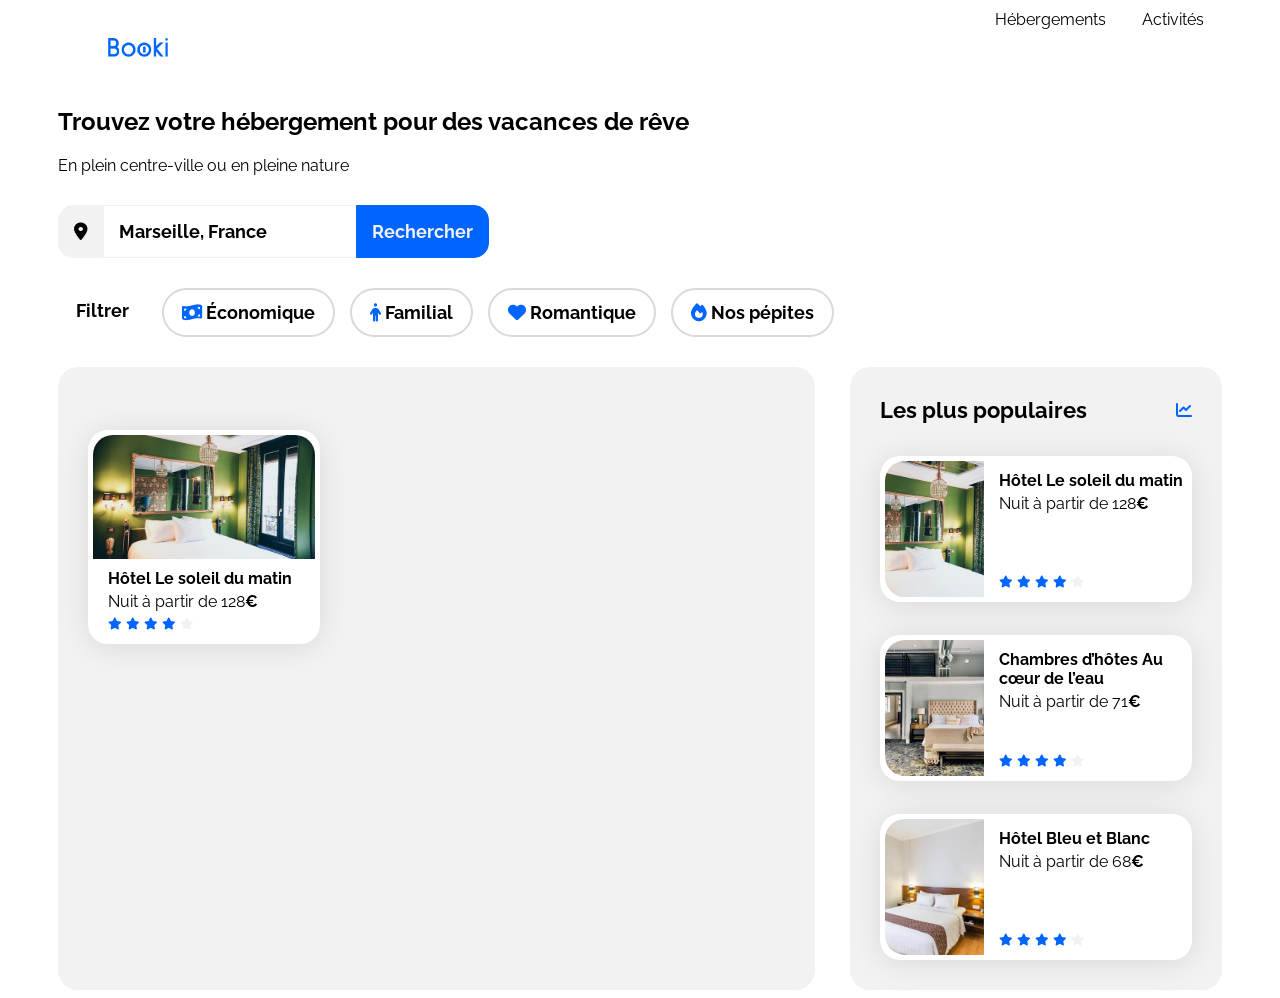
==== projets/3_site_web_HTML_CSS/src/index.html @ c4073ad5 "[Projet03-Etape06] Feat : Implémentation d'une card "Hébergement à Marseille"" ====
<!DOCTYPE html>
<html lang="fr">

<head>
    <meta charset="UTF-8">
    <meta name="viewport" content="width=device-width, initial-scale=1.0">
    <title>Booki</title>
    <link rel="preconnect" href="https://fonts.googleapis.com">
    <link rel="preconnect" href="https://fonts.gstatic.com" crossorigin>
    <link href="https://fonts.googleapis.com/css2?family=Raleway:wght@400;500;700&display=swap" rel="stylesheet">
    <link rel="stylesheet" href="https://cdnjs.cloudflare.com/ajax/libs/font-awesome/6.2.1/css/all.min.css"
        integrity="sha512-MV7K8+y+gLIBoVD59lQIYicR65iaqukzvf/nwasF0nqhPay5w/9lJmVM2hMDcnK1OnMGCdVK+iQrJ7lzPJQd1w=="
        crossorigin="anonymous" referrerpolicy="no-referrer" />
    <link rel="stylesheet" href="./css/style.css">
</head>

<body>
    <div class="main-container">
        <header class="header">
            <img src="./images/logo/Booki.png" class="logo">
            <nav class="menu">
                <ul>
                    <li class="menu-item"><a href="#">Hébergements</a></li>
                    <li class="menu-item"><a href="#">Activités</a></li>
                </ul>
            </nav>
        </header>
        <main>
            <section class="infos">
                <div class="headline">
                   <h1>Trouvez votre hébergement pour des vacances de rêve</h1>
                    <p>En plein centre-ville ou en pleine nature</p> 
                </div>
                
                <form role="search">
                    <div class="search-bar">
                        <label class="search-label"><i class="fa-solid fa-location-dot"></i></label>
                        <input type="text" class="search-input" value="Marseille, France" />
                        <button type="submit" class="search-btn">Rechercher</button>
                    </div> 
                </form>

                <div class="filter-bar">
                    <span class="filter-label">Filtrer</span>
                    <a href="#" class="filter-btn">
                        <i class="fa-solid fa-money-bill-wave" aria-hidden="true"></i> Économique
                    </a>
                    <a href="#" class="filter-btn">
                        <i class="fa-solid fa-person" aria-hidden="true"></i> Familial
                    </a>
                    <a href="#" class="filter-btn">
                        <i class="fa-solid fa-heart" aria-hidden="true"></i> Romantique
                    </a>
                    <a href="#" class="filter-btn">
                        <i class="fa-solid fa-fire" aria-hidden="true"></i> Nos pépites
                    </a>
                </div>
            </section>
            <div class="hebergements-and-populaires">
                <section class="hebergements">   
                    <div class="hebergements-cards">
                            <a href="#">
                            <article class="card">
                                <img src="./images/hebergements/emile-guillemot.jpg" alt="Image de la chambre d'hôtel montrant un lit">
                                <div class="card-content">
                                    <div class="card-txt">
                                        <h3 class="card-title">Hôtel Le soleil du matin</h3>
                                        <p class="card-subtitle">Nuit à partir de 128<span class="euro">€</span></p>
                                    </div>
                                    <div class="card-rating">
                                        <i class="fa-xs fa-solid fa-star" aria-hidden="true"></i>
                                        <i class="fa-xs fa-solid fa-star" aria-hidden="true"></i>
                                        <i class="fa-xs fa-solid fa-star" aria-hidden="true"></i>
                                        <i class="fa-xs fa-solid fa-star" aria-hidden="true"></i>
                                        <i class="fa-xs fa-solid fa-star neutral-star" aria-hidden="true"></i>
                                        <span class="sr-only">Note de 4 sur 5</span>
                                    </div>
                                </div>
                            </article>
                        </a>
                    </div>
                </section>
                <section class="populaires">
                    <div class="populaires-title">
                        <h2 class="section-title">Les plus populaires</h2>
                        <i class="fa-solid fa-chart-line" aria-hidden="true"></i>
                    </div>
                    <div class="populaires-cards">
                        <a href="#">
                            <article class="card">
                                <img src="./images/hebergements/emile-guillemot.jpg" alt="Image de la chambre d'hôtel montrant un lit">
                                <div class="card-content">
                                    <div class="card-txt">
                                        <h3 class="card-title">Hôtel Le soleil du matin</h3>
                                        <p class="card-subtitle">Nuit à partir de 128<span class="euro">€</span></p>
                                    </div>
                                    <div class="card-rating">
                                        <i class="fa-xs fa-solid fa-star" aria-hidden="true"></i>
                                        <i class="fa-xs fa-solid fa-star" aria-hidden="true"></i>
                                        <i class="fa-xs fa-solid fa-star" aria-hidden="true"></i>
                                        <i class="fa-xs fa-solid fa-star" aria-hidden="true"></i>
                                        <i class="fa-xs fa-solid fa-star neutral-star" aria-hidden="true"></i>
                                        <span class="sr-only">Note de 4 sur 5</span>
                                    </div>
                                </div>
                            </article>
                        </a>
                        <a href="#">
                            <article class="card">
                                <img src="./images/hebergements/aw-creative.jpg" alt="Image de la chambre d'hôtel montrant un lit">
                                <div class="card-content">
                                    <div class="card-txt">
                                        <h3 class="card-title">Chambres d’hôtes Au cœur de l’eau</h3>
                                        <p class="card-subtitle">Nuit à partir de 71<span class="euro">€</span></p>
                                    </div>
                                    <div class="card-rating">
                                        <i class="fa-xs fa-solid fa-star" aria-hidden="true"></i>
                                        <i class="fa-xs fa-solid fa-star" aria-hidden="true"></i>
                                        <i class="fa-xs fa-solid fa-star" aria-hidden="true"></i>
                                        <i class="fa-xs fa-solid fa-star" aria-hidden="true"></i>
                                        <i class="fa-xs fa-solid fa-star neutral-star" aria-hidden="true"></i>
                                        <span class="sr-only">Note de 4 sur 5</span>
                                    </div>
                                </div>
                            </article>
                        </a>
                        <a href="#">
                            <article class="card">
                                <img src="./images/hebergements/febrian-zakaria2.jpg" alt="Image de la chambre d'hôtel montrant un lit">
                                <div class="card-content">
                                    <div class="card-txt">
                                        <h3 class="card-title">Hôtel Bleu et Blanc</h3>
                                        <p class="card-subtitle">Nuit à partir de 68<span class="euro">€</span></p>
                                    </div>
                                    <div class="card-rating">
                                        <i class="fa-xs fa-solid fa-star" aria-hidden="true"></i>
                                        <i class="fa-xs fa-solid fa-star" aria-hidden="true"></i>
                                        <i class="fa-xs fa-solid fa-star" aria-hidden="true"></i>
                                        <i class="fa-xs fa-solid fa-star" aria-hidden="true"></i>
                                        <i class="fa-xs fa-solid fa-star neutral-star" aria-hidden="true"></i>
                                        <span class="sr-only">Note de 4 sur 5</span>
                                    </div>
                                </div>
                            </article>
                        </a>
                    </div>
                </section>
            </div>
        </main>
        <footer></footer>
    </div>
</body>

</html>
---- projets/3_site_web_HTML_CSS/src/css/style.css ----
/****** General ***********/
* {
    font-family: 'Raleway', sans-serif;
}

:root {
    --main-color: #0065FC;
    --main-bg-color: #F2F2F2;
    --filter-bg-color: #DEEBFF;
    --filter-color: #D9D9D9;
}

.fa-solid {
    color: var(--main-color);
}

body {
    display: flex;
    justify-content: center;
}

.main-container {
    width: 100%;
    max-width: 1440px;
    padding: 0 50px;
    box-sizing: border-box;
}

a {
    color: inherit;
    text-decoration: none;
}

.section-title {
    margin: 0;
    font-size: 22px;
}

.card {
    background-color: white;
    border-radius: 20px;
    padding: 5px;
    filter: drop-shadow(0px 3px 15px rgba(0, 0, 0, 0.1));
}

.card img {
    object-fit: cover;
}

.card-title {
    font-size: 16px;
}

.euro {
    font-weight: 700;
}

.neutral-star {
    color: var(--main-bg-color)
}

/****** Hebergements And Populaires ***********/
.hebergements-and-populaires {
    display: flex;
    justify-content: space-between;
}

.hebergements-and-populaires section {
    background-color: var(--main-bg-color);
    border-radius: 20px;
    padding: 30px;
    box-sizing: border-box;
}

/****** Hebergements ***********/
.hebergements {
    width: 65%;
}

.hebergements-cards {
    display: grid;
    grid-template-columns: 1fr 1fr 1fr;
    width: 100%;
}

.hebergements-cards .card {
    display: flex;
    flex-direction: column;
    margin-top: 33px;
}

.hebergements-cards img {
    width: 100%;
    height: 124px;
    border-top-left-radius: 20px;
    border-top-right-radius: 20px;
}

.hebergements-cards .card-content {
    padding-left: 15px;
    padding-right: 15px;
    display: flex;
    flex-direction: column;
    justify-content: space-between;
    box-sizing: border-box;
}

/****** Populaires ***********/
.populaires {
    width: 32%;
}

.populaires-title {
    display: flex;
    justify-content: space-between;
    align-items: center;
}

.populaires-cards .card {
    display: flex;
    margin-top: 33px;
}

.populaires-cards img {
    width: 33%;
    height: 136px;
    border-top-left-radius: 20px;
    border-bottom-left-radius: 20px;
}

.populaires-cards .card-content {
    width: 67%;
    padding-left: 15px;
    display: flex;
    flex-direction: column;
    justify-content: space-between;
    box-sizing: border-box;
}

.hebergements-cards .card-title, .populaires-cards .card-title {
    margin-top: 10px;
    margin-bottom: 4px;
}

.hebergements-cards .card-subtitle, .populaires-cards .card-subtitle {
    margin: 0;
    margin-bottom: 4px;
}

.hebergements-cards .card-rating, .populaires-cards .card-rating {
    margin-bottom: 5px;
}


/* Header */

.header {
    display: flex;
}

.logo {
    padding: 30px 50px;
    box-sizing: border-box;
    max-height: 79px;
}

/* Navigation */

.menu {
    flex: 1;
}

.menu ul {
    list-style: none;
    display: flex;
    align-items: flex-start;
    justify-content: flex-end;
    margin: 0;
    margin-top: 2px;
}

.menu-item a {
    padding: 8px 16px;
    border: 2px solid transparent;
    transition: border-top-color 1s, color 1s;
    box-sizing: border-box;
}
.menu-item:hover a {
    color: var(--main-color);
    border-top-color: var(--main-color) ;
}

/* Headline */

.headline {
    margin-bottom: 30px;
}

/* Search bar */

.search-bar {
    display: flex;
    margin-bottom: 30px;
}

.search-bar > * {
    padding: 15px;
    font-size: 18px;
    font-weight: 700;
    border: 1px solid var(--main-bg-color);
}

.search-label {
    background-color: var(--main-bg-color);
    border-radius: 15px 0px 0px 15px ;
}

.search-label > .fa-solid {
    color: black;
}

.search-input {
    border-left: none;
    border-right: none;
}

.search-btn {
    color: var(--main-bg-color);
    background-color: var(--main-color);
    border: 1px solid var(--main-color);
    border-radius: 0px 15px 15px 0px;
}

/* Filter bar */

.filter-bar {
    display: flex;
    gap: 15px;
    font-size: 18px;
    font-weight: 700;
    margin-bottom: 30px;
}

.filter-btn, .filter-label {
    padding: 12px 18px;
    box-sizing: border-box;
}

.filter-btn {
    border: 2px solid var(--filter-color);
    border-radius: 25px;
}

.filter-btn:hover {
    background-color: var(--filter-bg-color);
}

/* Le code ci-dessous correspond à la version responsive uniquement */

/****** Media queries ***********/
/* Medium devices (tablets, less/equal than 1024px) */
@media (max-width: 1024px) {
    .hebergements-and-populaires {
        flex-direction: column;
    }

    .hebergements {
        width: 100%;
    }

    .populaires {
        width: 100%;
        margin-top: 50px;
    }

    .populaires-cards {
        display: flex;
        flex-direction: row;
        justify-content: space-between;
    }

    .populaires-cards a {
        width: 30%;
    }

    .populaires-cards .card-title {
        font-size: 14px;
    }

    .populaires-cards .card-subtitle {
        font-size: 13px;
    }
}

/* Small devices (phones, less than 768px) */
@media (max-width: 767.98px) {
    /* ... */
}
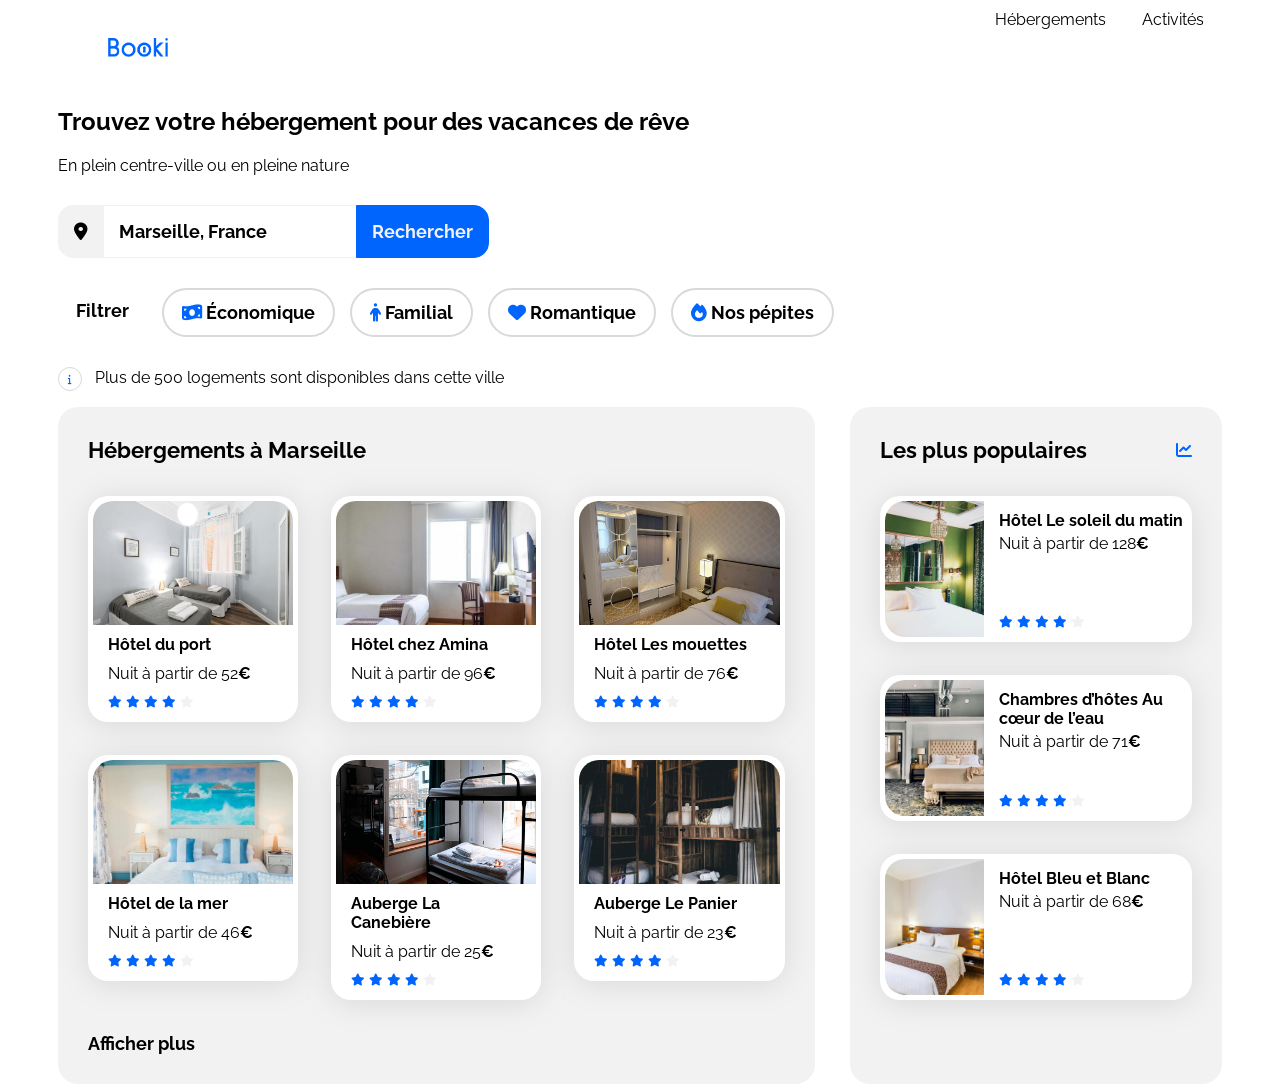
==== commit a5759ca1: "[Projet03-Etape07] Feat : Contenu du container "Hébergements à Marseille"" ====
--- a/projets/3_site_web_HTML_CSS/src/index.html
+++ b/projets/3_site_web_HTML_CSS/src/index.html
@@ -55,17 +55,117 @@
                         <i class="fa-solid fa-fire" aria-hidden="true"></i> Nos pépites
                     </a>
                 </div>
+
+                <div class="infobar">
+                    <p><i class="fa-solid fa-info"></i> Plus de 500 logements sont disponibles dans cette ville</p>
+                </div>
             </section>
             <div class="hebergements-and-populaires">
-                <section class="hebergements">   
+                <section class="hebergements">
+                    <h2 class="section-title">Hébergements à Marseille</h2> 
                     <div class="hebergements-cards">
                             <a href="#">
                             <article class="card">
-                                <img src="./images/hebergements/emile-guillemot.jpg" alt="Image de la chambre d'hôtel montrant un lit">
-                                <div class="card-content">
-                                    <div class="card-txt">
-                                        <h3 class="card-title">Hôtel Le soleil du matin</h3>
-                                        <p class="card-subtitle">Nuit à partir de 128<span class="euro">€</span></p>
+                                <img src="./images/hebergements/fred-kleber.jpg" alt="Image de la chambre d'hôtel montrant un lit">
+                                <div class="card-content">
+                                    <div class="card-txt">
+                                        <h3 class="card-title">Hôtel du port</h3>
+                                        <p class="card-subtitle">Nuit à partir de 52<span class="euro">€</span></p>
+                                    </div>
+                                    <div class="card-rating">
+                                        <i class="fa-xs fa-solid fa-star" aria-hidden="true"></i>
+                                        <i class="fa-xs fa-solid fa-star" aria-hidden="true"></i>
+                                        <i class="fa-xs fa-solid fa-star" aria-hidden="true"></i>
+                                        <i class="fa-xs fa-solid fa-star" aria-hidden="true"></i>
+                                        <i class="fa-xs fa-solid fa-star neutral-star" aria-hidden="true"></i>
+                                        <span class="sr-only">Note de 4 sur 5</span>
+                                    </div>
+                                </div>
+                            </article>
+                        </a>
+                        <a href="#">
+                            <article class="card">
+                                <img src="./images/hebergements/febrian-zakaria.jpg" alt="Image de la chambre d'hôtel montrant un lit">
+                                <div class="card-content">
+                                    <div class="card-txt">
+                                        <h3 class="card-title">Hôtel chez Amina</h3>
+                                        <p class="card-subtitle">Nuit à partir de 96<span class="euro">€</span></p>
+                                    </div>
+                                    <div class="card-rating">
+                                        <i class="fa-xs fa-solid fa-star" aria-hidden="true"></i>
+                                        <i class="fa-xs fa-solid fa-star" aria-hidden="true"></i>
+                                        <i class="fa-xs fa-solid fa-star" aria-hidden="true"></i>
+                                        <i class="fa-xs fa-solid fa-star" aria-hidden="true"></i>
+                                        <i class="fa-xs fa-solid fa-star neutral-star" aria-hidden="true"></i>
+                                        <span class="sr-only">Note de 4 sur 5</span>
+                                    </div>
+                                </div>
+                            </article>
+                        </a>
+                        <a href="#">
+                            <article class="card">
+                                <img src="./images/hebergements/reisetopia.jpg" alt="Image de la chambre d'hôtel montrant un lit">
+                                <div class="card-content">
+                                    <div class="card-txt">
+                                        <h3 class="card-title">Hôtel Les mouettes</h3>
+                                        <p class="card-subtitle">Nuit à partir de 76<span class="euro">€</span></p>
+                                    </div>
+                                    <div class="card-rating">
+                                        <i class="fa-xs fa-solid fa-star" aria-hidden="true"></i>
+                                        <i class="fa-xs fa-solid fa-star" aria-hidden="true"></i>
+                                        <i class="fa-xs fa-solid fa-star" aria-hidden="true"></i>
+                                        <i class="fa-xs fa-solid fa-star" aria-hidden="true"></i>
+                                        <i class="fa-xs fa-solid fa-star neutral-star" aria-hidden="true"></i>
+                                        <span class="sr-only">Note de 4 sur 5</span>
+                                    </div>
+                                </div>
+                            </article>
+                        </a>
+                        <a href="#">
+                            <article class="card">
+                                <img src="./images/hebergements/annie-spratt.jpg" alt="Image de la chambre d'hôtel montrant un lit">
+                                <div class="card-content">
+                                    <div class="card-txt">
+                                        <h3 class="card-title">Hôtel de la mer</h3>
+                                        <p class="card-subtitle">Nuit à partir de 46<span class="euro">€</span></p>
+                                    </div>
+                                    <div class="card-rating">
+                                        <i class="fa-xs fa-solid fa-star" aria-hidden="true"></i>
+                                        <i class="fa-xs fa-solid fa-star" aria-hidden="true"></i>
+                                        <i class="fa-xs fa-solid fa-star" aria-hidden="true"></i>
+                                        <i class="fa-xs fa-solid fa-star" aria-hidden="true"></i>
+                                        <i class="fa-xs fa-solid fa-star neutral-star" aria-hidden="true"></i>
+                                        <span class="sr-only">Note de 4 sur 5</span>
+                                    </div>
+                                </div>
+                            </article>
+                        </a>
+                        <a href="#">
+                            <article class="card">
+                                <img src="./images/hebergements/marcus-loke.jpg" alt="Image de la chambre d'hôtel montrant un lit">
+                                <div class="card-content">
+                                    <div class="card-txt">
+                                        <h3 class="card-title">Auberge La Canebière</h3>
+                                        <p class="card-subtitle">Nuit à partir de 25<span class="euro">€</span></p>
+                                    </div>
+                                    <div class="card-rating">
+                                        <i class="fa-xs fa-solid fa-star" aria-hidden="true"></i>
+                                        <i class="fa-xs fa-solid fa-star" aria-hidden="true"></i>
+                                        <i class="fa-xs fa-solid fa-star" aria-hidden="true"></i>
+                                        <i class="fa-xs fa-solid fa-star" aria-hidden="true"></i>
+                                        <i class="fa-xs fa-solid fa-star neutral-star" aria-hidden="true"></i>
+                                        <span class="sr-only">Note de 4 sur 5</span>
+                                    </div>
+                                </div>
+                            </article>
+                        </a>
+                        <a href="#">
+                            <article class="card">
+                                <img src="./images/hebergements/nicate-lee.jpg" alt="Image de la chambre d'hôtel montrant un lit">
+                                <div class="card-content">
+                                    <div class="card-txt">
+                                        <h3 class="card-title">Auberge Le Panier</h3>
+                                        <p class="card-subtitle">Nuit à partir de 23<span class="euro">€</span></p>
                                     </div>
                                     <div class="card-rating">
                                         <i class="fa-xs fa-solid fa-star" aria-hidden="true"></i>
@@ -79,6 +179,7 @@
                             </article>
                         </a>
                     </div>
+                    <a href="#" class="show-more">Afficher plus</a>
                 </section>
                 <section class="populaires">
                     <div class="populaires-title">
--- a/projets/3_site_web_HTML_CSS/src/css/style.css
+++ b/projets/3_site_web_HTML_CSS/src/css/style.css
@@ -80,13 +80,14 @@
 .hebergements-cards {
     display: grid;
     grid-template-columns: 1fr 1fr 1fr;
+    gap: 33px;
     width: 100%;
+    margin-top: 33px;
 }
 
 .hebergements-cards .card {
     display: flex;
     flex-direction: column;
-    margin-top: 33px;
 }
 
 .hebergements-cards img {
@@ -105,6 +106,28 @@
     box-sizing: border-box;
 }
 
+.hebergements-cards .card-title {
+    margin-top: 10px;
+    margin-bottom: 0;
+}
+
+.hebergements-cards .card-subtitle {
+    margin-top: 10px;
+    margin-bottom: 0;
+}
+
+.hebergements-cards .card-rating {
+    margin-top: 10px;
+    margin-bottom: 5px;
+}
+
+.show-more {
+    font-size: 18px;
+    font-weight: 700;
+    margin-top: 33px;
+    display: inline-block;
+}
+
 /****** Populaires ***********/
 .populaires {
     width: 32%;
@@ -137,17 +160,17 @@
     box-sizing: border-box;
 }
 
-.hebergements-cards .card-title, .populaires-cards .card-title {
+.populaires-cards .card-title {
     margin-top: 10px;
     margin-bottom: 4px;
 }
 
-.hebergements-cards .card-subtitle, .populaires-cards .card-subtitle {
+.populaires-cards .card-subtitle {
     margin: 0;
     margin-bottom: 4px;
 }
 
-.hebergements-cards .card-rating, .populaires-cards .card-rating {
+.populaires-cards .card-rating {
     margin-bottom: 5px;
 }
 
@@ -255,6 +278,17 @@
     background-color: var(--filter-bg-color);
 }
 
+/* Info bar */
+
+.infobar .fa-info {
+    display: inline-block;
+    border: 1px solid var(--filter-color);
+    border-radius: 100%;
+    font-size: 10px;
+    padding: 6px 9px;
+    margin-right: 9px;
+}
+
 /* Le code ci-dessous correspond à la version responsive uniquement */
 
 /****** Media queries ***********/
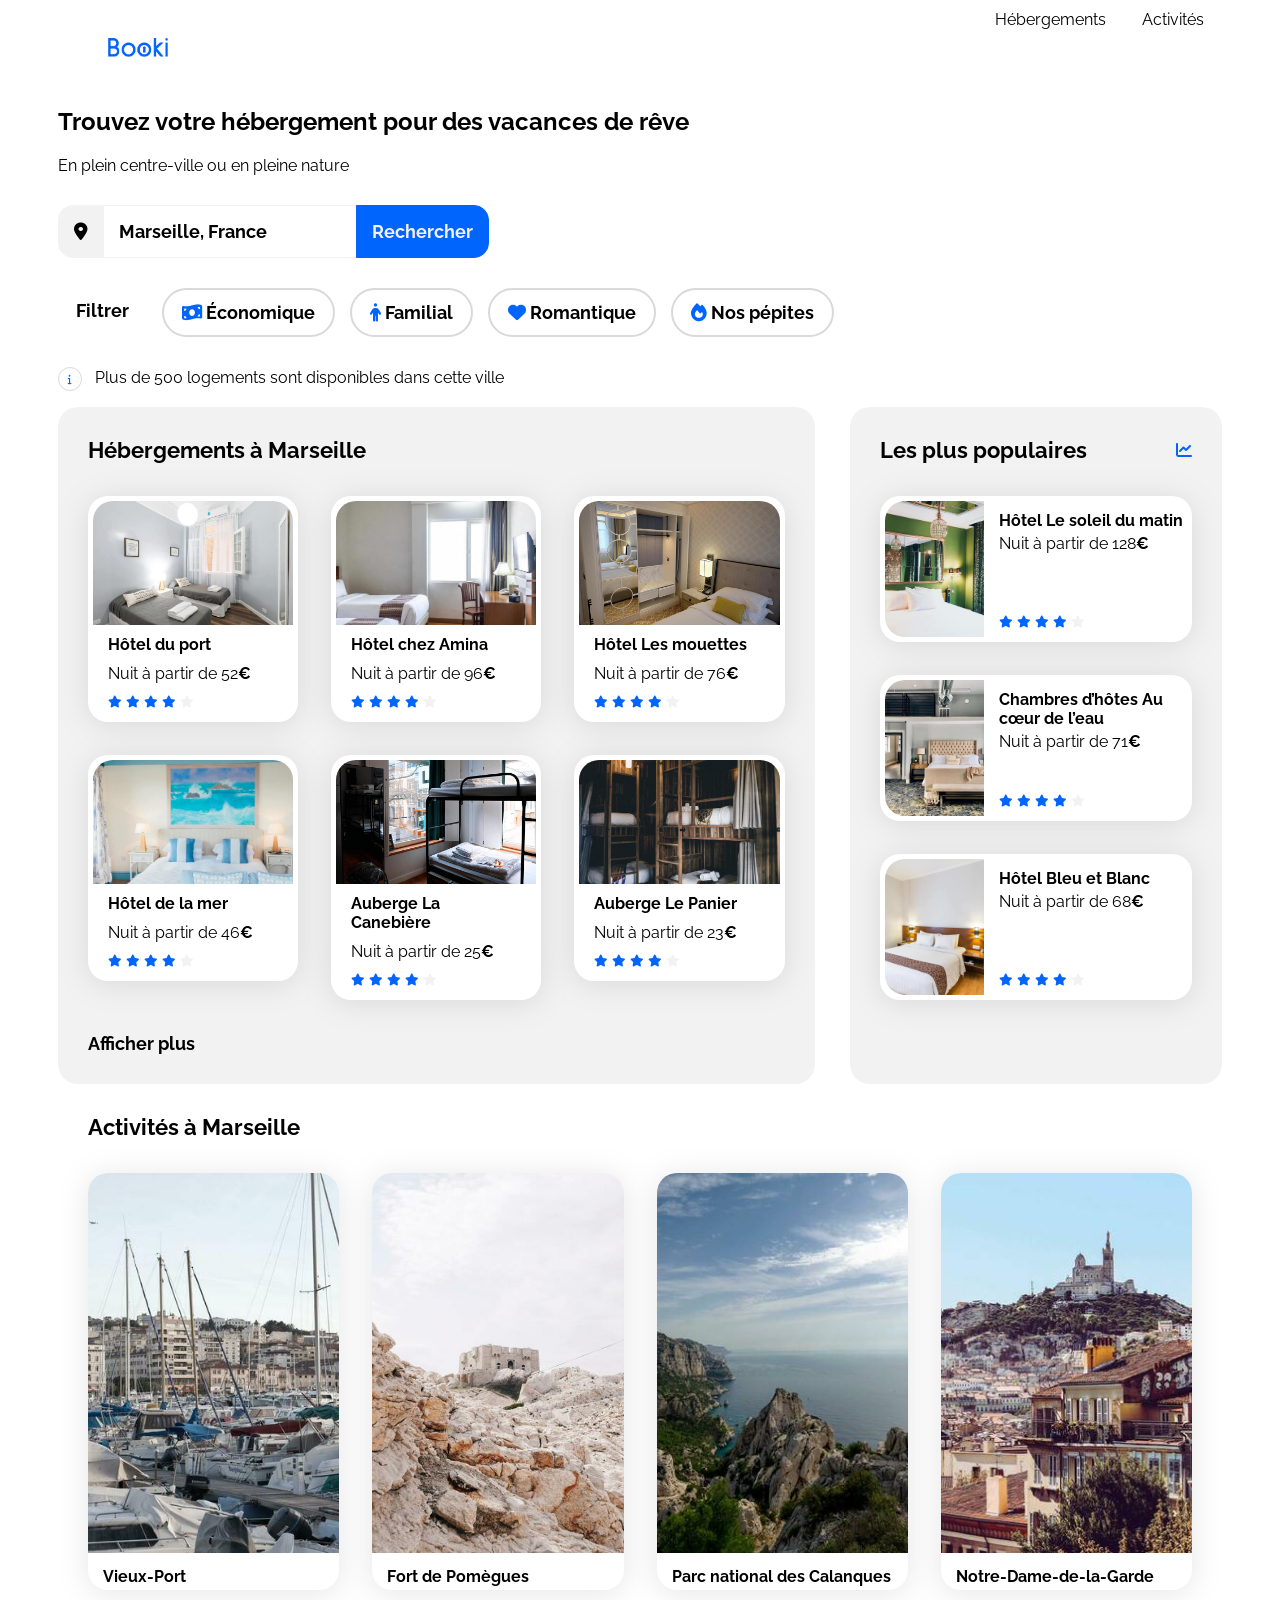
==== commit 7f9710db: "[Projet03-Etape08] Feat : intégration de la section "activités à Marseille"" ====
--- a/projets/3_site_web_HTML_CSS/src/index.html
+++ b/projets/3_site_web_HTML_CSS/src/index.html
@@ -247,6 +247,43 @@
                     </div>
                 </section>
             </div>
+            <section class="activites">
+                <h2 class="section-title">Activités à Marseille</h2>
+                <div class="activites-cards">
+                    <a href="#">
+                        <article class="card">
+                            <img src="./images/activites/reno-laithienne.jpg" alt="Navires sur le vieux-port" />
+                            <div class="card-content">
+                                <h3 class="card-title">Vieux-Port</h3>
+                            </div>
+                        </article>
+                    </a>
+                    <a href="#">
+                        <article class="card">
+                            <img src="./images/activites/paul-hermann.jpg" alt="Un fort sur rocher" />
+                            <div class="card-content">
+                                <h3 class="card-title">Fort de Pomègues</h3>
+                            </div>
+                        </article>
+                    </a>
+                    <a href="#">
+                        <article class="card">
+                            <img src="./images/activites/kilyan-sockalingum.jpg" alt="Vue sur les Calanques" />
+                            <div class="card-content">
+                                <h3 class="card-title">Parc national des Calanques</h3>
+                            </div>
+                        </article>
+                    </a>
+                    <a href="#">
+                        <article class="card">
+                            <img src="./images/activites/florian-wehde.jpg" alt="Sanctuaire Marial dominant la ville" />
+                            <div class="card-content">
+                                <h3 class="card-title">Notre-Dame-de-la-Garde</h3>
+                            </div>
+                        </article>
+                    </a>
+                </div>
+            </section>
         </main>
         <footer></footer>
     </div>
--- a/projets/3_site_web_HTML_CSS/src/css/style.css
+++ b/projets/3_site_web_HTML_CSS/src/css/style.css
@@ -174,6 +174,43 @@
     margin-bottom: 5px;
 }
 
+/* Activités */
+
+.activites {
+    padding: 30px;
+}
+
+.activites-cards {
+    display: grid;
+    grid-template-columns: 1fr 1fr 1fr 1fr;
+    gap: 33px;
+}
+
+.activites-cards .card {
+    margin-top: 33px;
+    padding: 0;
+}
+
+.activites-cards img {
+    width: 100%;
+    height: 380px;
+    border-top-left-radius: 20px;
+    border-top-right-radius: 20px;
+}
+
+.activites-cards .card-content {
+    padding-left: 15px;
+    padding-right: 15px;
+    display: flex;
+    flex-direction: column;
+    justify-content: space-between;
+    box-sizing: border-box;
+}
+
+.activites-cards .card-title {
+    margin-top: 10px;
+    margin-bottom: 4px;
+}
 
 /* Header */
 
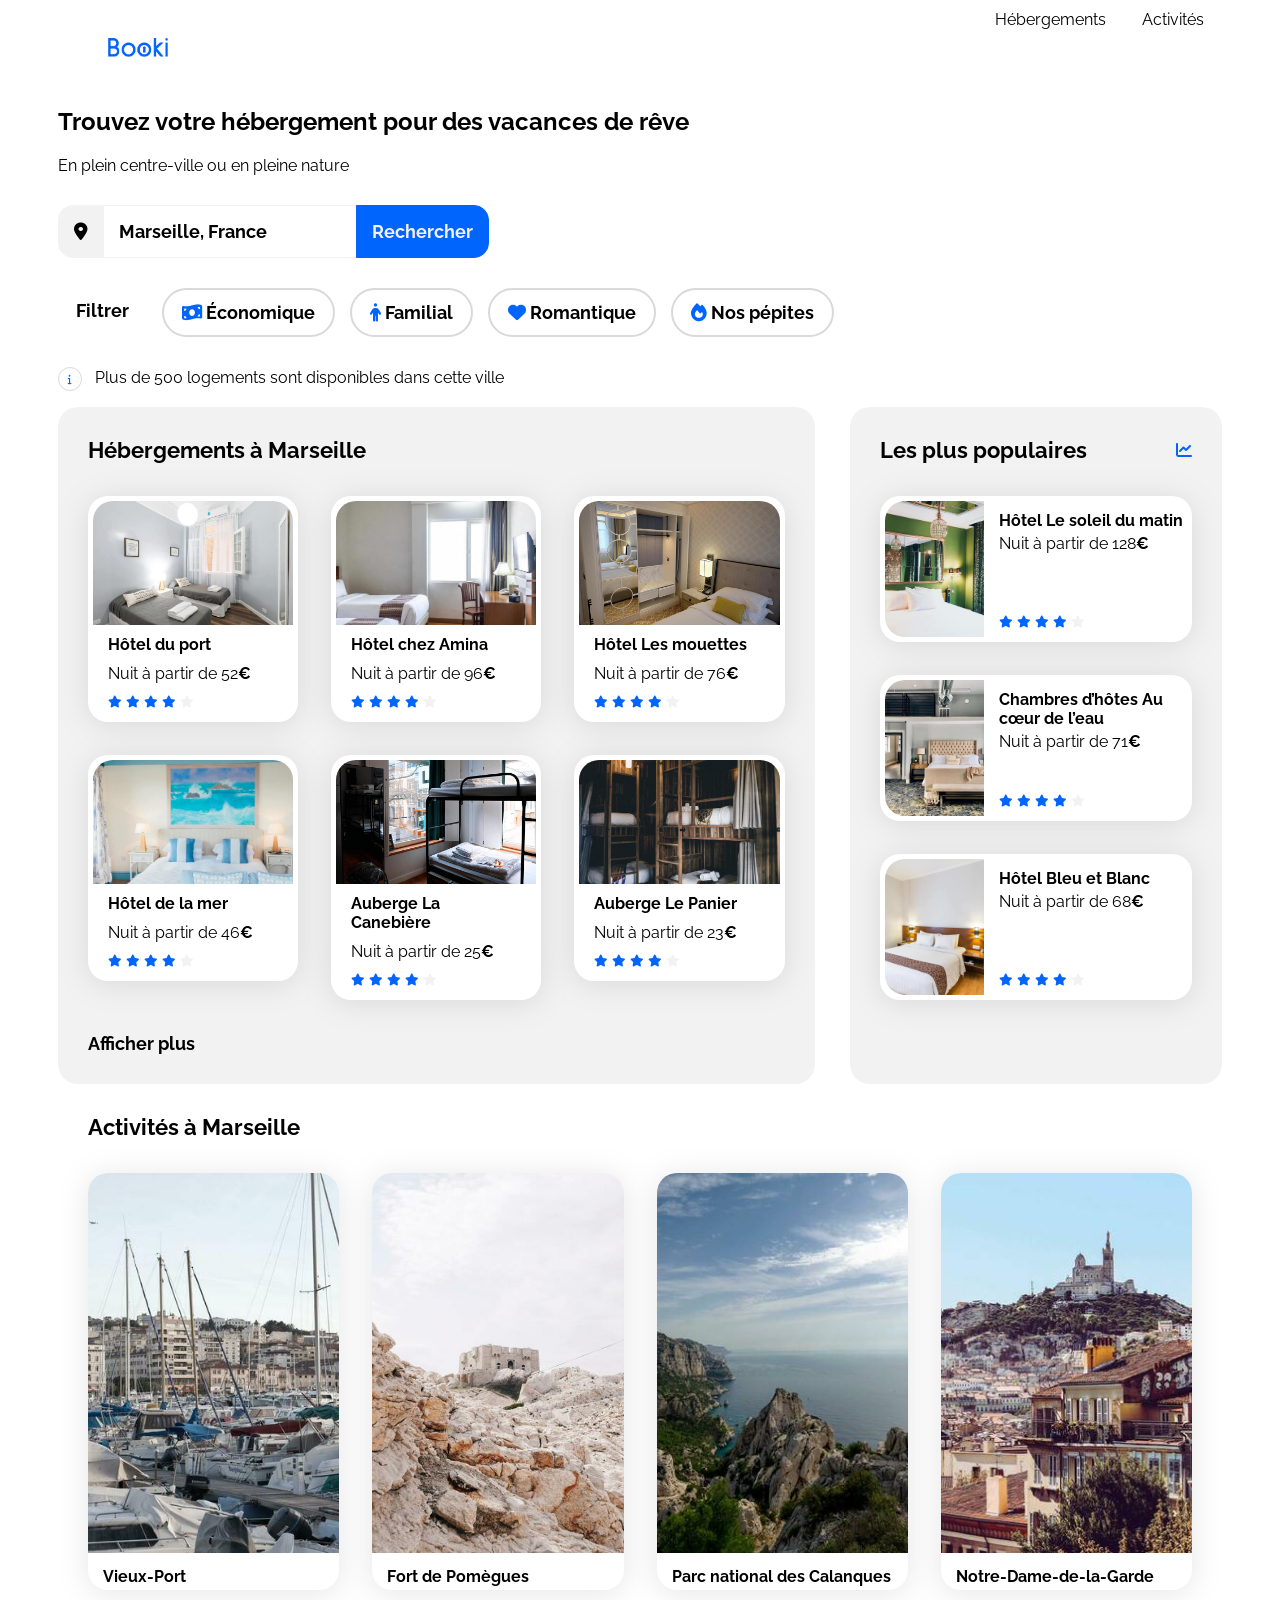
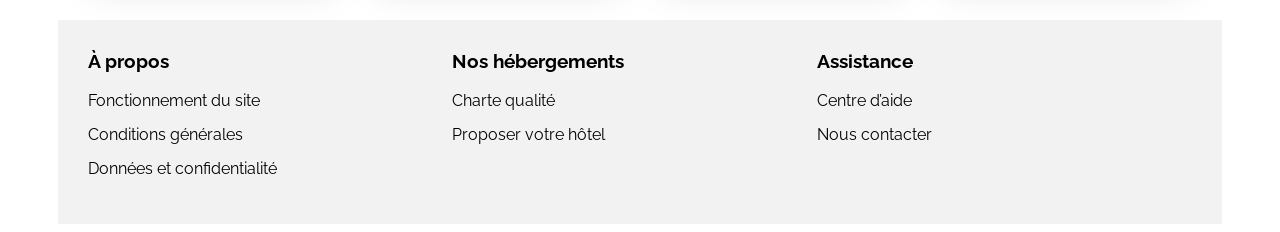
==== commit c8700475: "[Projet03-Etape09] Feat : Implémentation du footer" ====
--- a/projets/3_site_web_HTML_CSS/src/index.html
+++ b/projets/3_site_web_HTML_CSS/src/index.html
@@ -285,7 +285,44 @@
                 </div>
             </section>
         </main>
-        <footer></footer>
+        <footer class="footer">
+            <nav class="footer-menu">
+                <h3 class="footer-title">À propos</h3>
+                <ul>
+                    <li>
+                        <a href="#">Fonctionnement du site</a>
+                    </li>
+                    <li>
+                        <a href="#">Conditions générales</a>
+                    </li>
+                    <li>
+                        <a href="#">Données et confidentialité</a>
+                    </li>
+                </ul>
+            </nav>
+            <nav class="footer-menu">
+                <h3 class="footer-title">Nos hébergements</h3>
+                <ul>
+                    <li>
+                        <a href="#">Charte qualité</a>
+                    </li>
+                    <li>
+                        <a href="#">Proposer votre hôtel</a>
+                    </li>
+                </ul>
+            </nav>
+            <nav class="footer-menu">
+                <h3 class="footer-title">Assistance</h3>
+                <ul>
+                    <li>
+                        <a href="#">Centre d’aide</a>
+                    </li>
+                    <li>
+                        <a href="#">Nous contacter</a>
+                    </li>
+                </ul>
+            </nav>
+        </footer>
     </div>
 </body>
 
--- a/projets/3_site_web_HTML_CSS/src/css/style.css
+++ b/projets/3_site_web_HTML_CSS/src/css/style.css
@@ -223,6 +223,33 @@
     box-sizing: border-box;
     max-height: 79px;
 }
+
+/* Footer */
+.footer {
+    display: flex;
+    background-color: var(--main-bg-color);
+    padding: 30px;
+}
+
+.footer-title {
+    margin-top: 0;
+}
+
+.footer-menu {
+    flex: 1;
+    max-width: 33%;
+
+}
+
+.footer-menu ul {
+    list-style: none;
+    padding-left: 0;
+}
+
+.footer-menu li {
+    margin-bottom: 15px;
+}
+
 
 /* Navigation */
 
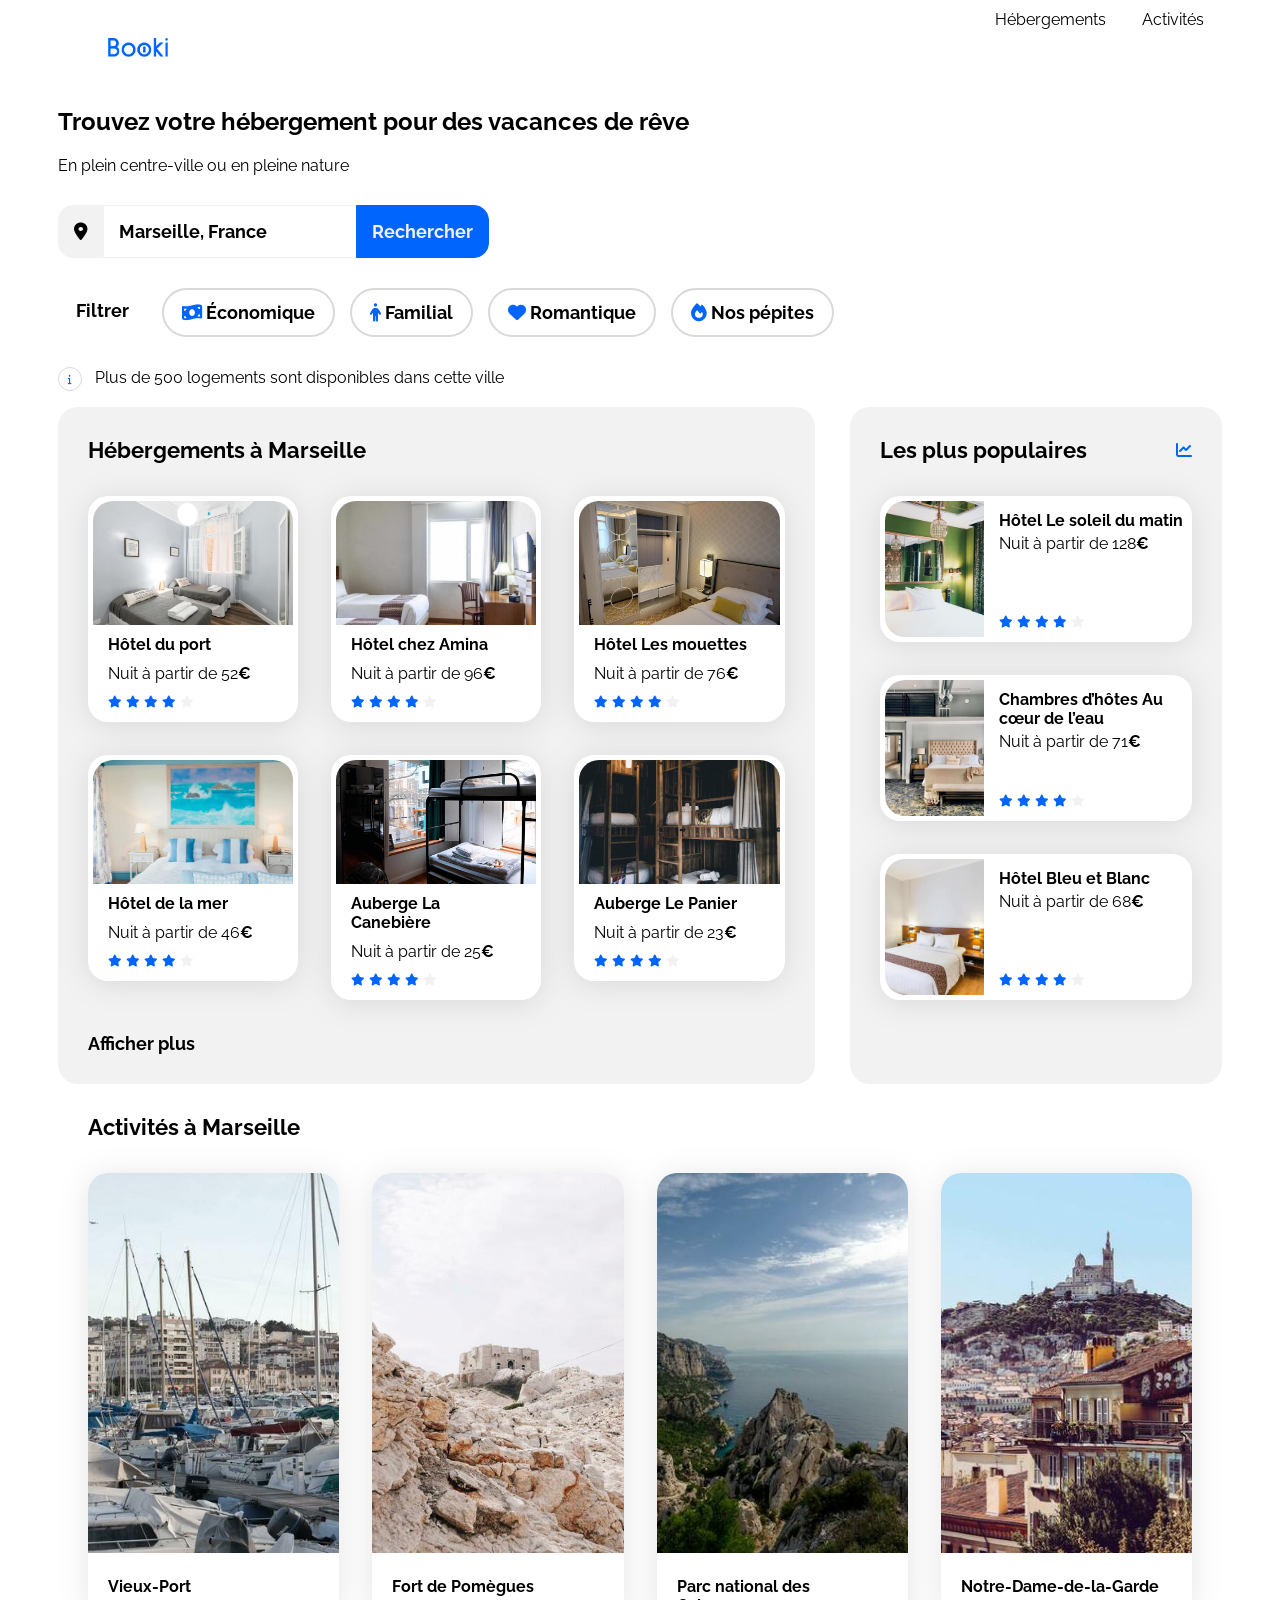
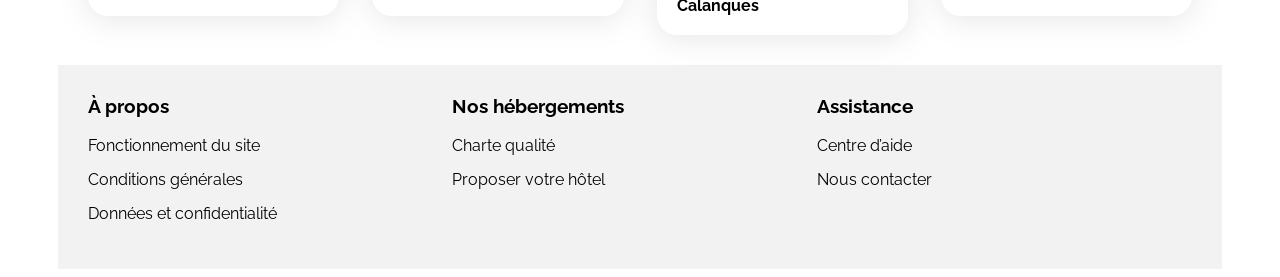
==== commit 9ac49eb6: "[Projet03] Fix : Validité du document html" ====
--- a/projets/3_site_web_HTML_CSS/src/index.html
+++ b/projets/3_site_web_HTML_CSS/src/index.html
@@ -10,14 +10,14 @@
     <link href="https://fonts.googleapis.com/css2?family=Raleway:wght@400;500;700&display=swap" rel="stylesheet">
     <link rel="stylesheet" href="https://cdnjs.cloudflare.com/ajax/libs/font-awesome/6.2.1/css/all.min.css"
         integrity="sha512-MV7K8+y+gLIBoVD59lQIYicR65iaqukzvf/nwasF0nqhPay5w/9lJmVM2hMDcnK1OnMGCdVK+iQrJ7lzPJQd1w=="
-        crossorigin="anonymous" referrerpolicy="no-referrer" />
+        crossorigin="anonymous" referrerpolicy="no-referrer">
     <link rel="stylesheet" href="./css/style.css">
 </head>
 
 <body>
     <div class="main-container">
         <header class="header">
-            <img src="./images/logo/Booki.png" class="logo">
+            <img src="./images/logo/Booki.png" class="logo" alt="Booki">
             <nav class="menu">
                 <ul>
                     <li class="menu-item"><a href="#">Hébergements</a></li>
@@ -35,7 +35,7 @@
                 <form role="search">
                     <div class="search-bar">
                         <label class="search-label"><i class="fa-solid fa-location-dot"></i></label>
-                        <input type="text" class="search-input" value="Marseille, France" />
+                        <input type="text" class="search-input" value="Marseille, France">
                         <button type="submit" class="search-btn">Rechercher</button>
                     </div> 
                 </form>
@@ -252,7 +252,7 @@
                 <div class="activites-cards">
                     <a href="#">
                         <article class="card">
-                            <img src="./images/activites/reno-laithienne.jpg" alt="Navires sur le vieux-port" />
+                            <img src="./images/activites/reno-laithienne.jpg" alt="Navires sur le vieux-port">
                             <div class="card-content">
                                 <h3 class="card-title">Vieux-Port</h3>
                             </div>
@@ -260,7 +260,7 @@
                     </a>
                     <a href="#">
                         <article class="card">
-                            <img src="./images/activites/paul-hermann.jpg" alt="Un fort sur rocher" />
+                            <img src="./images/activites/paul-hermann.jpg" alt="Un fort sur rocher">
                             <div class="card-content">
                                 <h3 class="card-title">Fort de Pomègues</h3>
                             </div>
@@ -268,7 +268,7 @@
                     </a>
                     <a href="#">
                         <article class="card">
-                            <img src="./images/activites/kilyan-sockalingum.jpg" alt="Vue sur les Calanques" />
+                            <img src="./images/activites/kilyan-sockalingum.jpg" alt="Vue sur les Calanques">
                             <div class="card-content">
                                 <h3 class="card-title">Parc national des Calanques</h3>
                             </div>
@@ -276,7 +276,7 @@
                     </a>
                     <a href="#">
                         <article class="card">
-                            <img src="./images/activites/florian-wehde.jpg" alt="Sanctuaire Marial dominant la ville" />
+                            <img src="./images/activites/florian-wehde.jpg" alt="Sanctuaire Marial dominant la ville">
                             <div class="card-content">
                                 <h3 class="card-title">Notre-Dame-de-la-Garde</h3>
                             </div>
--- a/projets/3_site_web_HTML_CSS/src/css/style.css
+++ b/projets/3_site_web_HTML_CSS/src/css/style.css
@@ -199,8 +199,8 @@
 }
 
 .activites-cards .card-content {
-    padding-left: 15px;
-    padding-right: 15px;
+    padding-left: 20px;
+    padding-right: 20px;
     display: flex;
     flex-direction: column;
     justify-content: space-between;
@@ -208,8 +208,8 @@
 }
 
 .activites-cards .card-title {
-    margin-top: 10px;
-    margin-bottom: 4px;
+    margin-top: 20px;
+    margin-bottom: 20px;
 }
 
 /* Header */
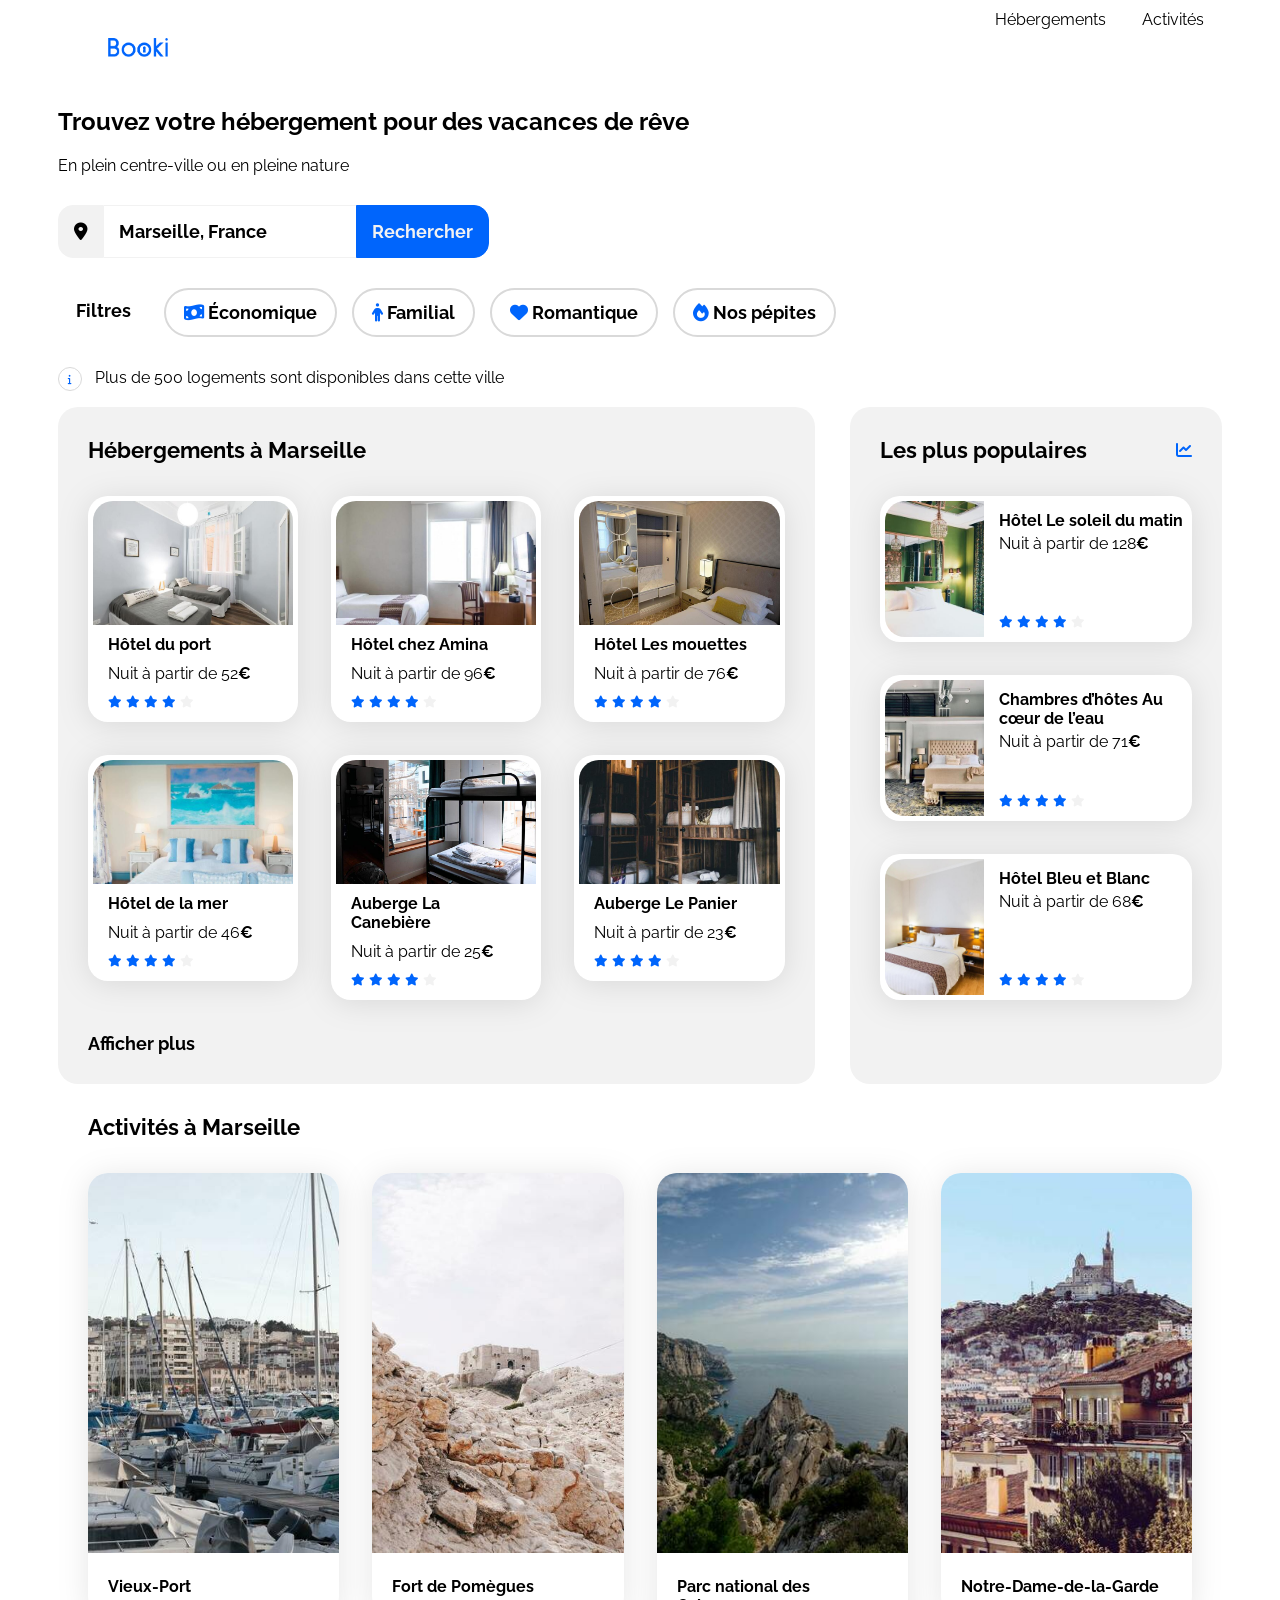
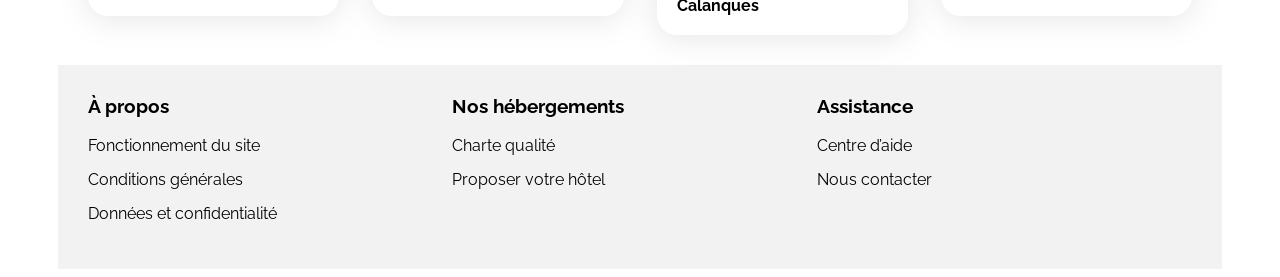
==== commit c09cbbba: "[Projet03] Fix : Typo" ====
--- a/projets/3_site_web_HTML_CSS/src/index.html
+++ b/projets/3_site_web_HTML_CSS/src/index.html
@@ -41,7 +41,7 @@
                 </form>
 
                 <div class="filter-bar">
-                    <span class="filter-label">Filtrer</span>
+                    <span class="filter-label">Filtres</span>
                     <a href="#" class="filter-btn">
                         <i class="fa-solid fa-money-bill-wave" aria-hidden="true"></i> Économique
                     </a>
--- a/projets/3_site_web_HTML_CSS/src/css/style.css
+++ b/projets/3_site_web_HTML_CSS/src/css/style.css
@@ -184,11 +184,13 @@
     display: grid;
     grid-template-columns: 1fr 1fr 1fr 1fr;
     gap: 33px;
+    align-items: stretch;
 }
 
 .activites-cards .card {
     margin-top: 33px;
     padding: 0;
+    
 }
 
 .activites-cards img {
@@ -358,6 +360,10 @@
 /****** Media queries ***********/
 /* Medium devices (tablets, less/equal than 1024px) */
 @media (max-width: 1024px) {
+    .main-container {
+        max-width: 1024px;
+    }
+
     .hebergements-and-populaires {
         flex-direction: column;
     }
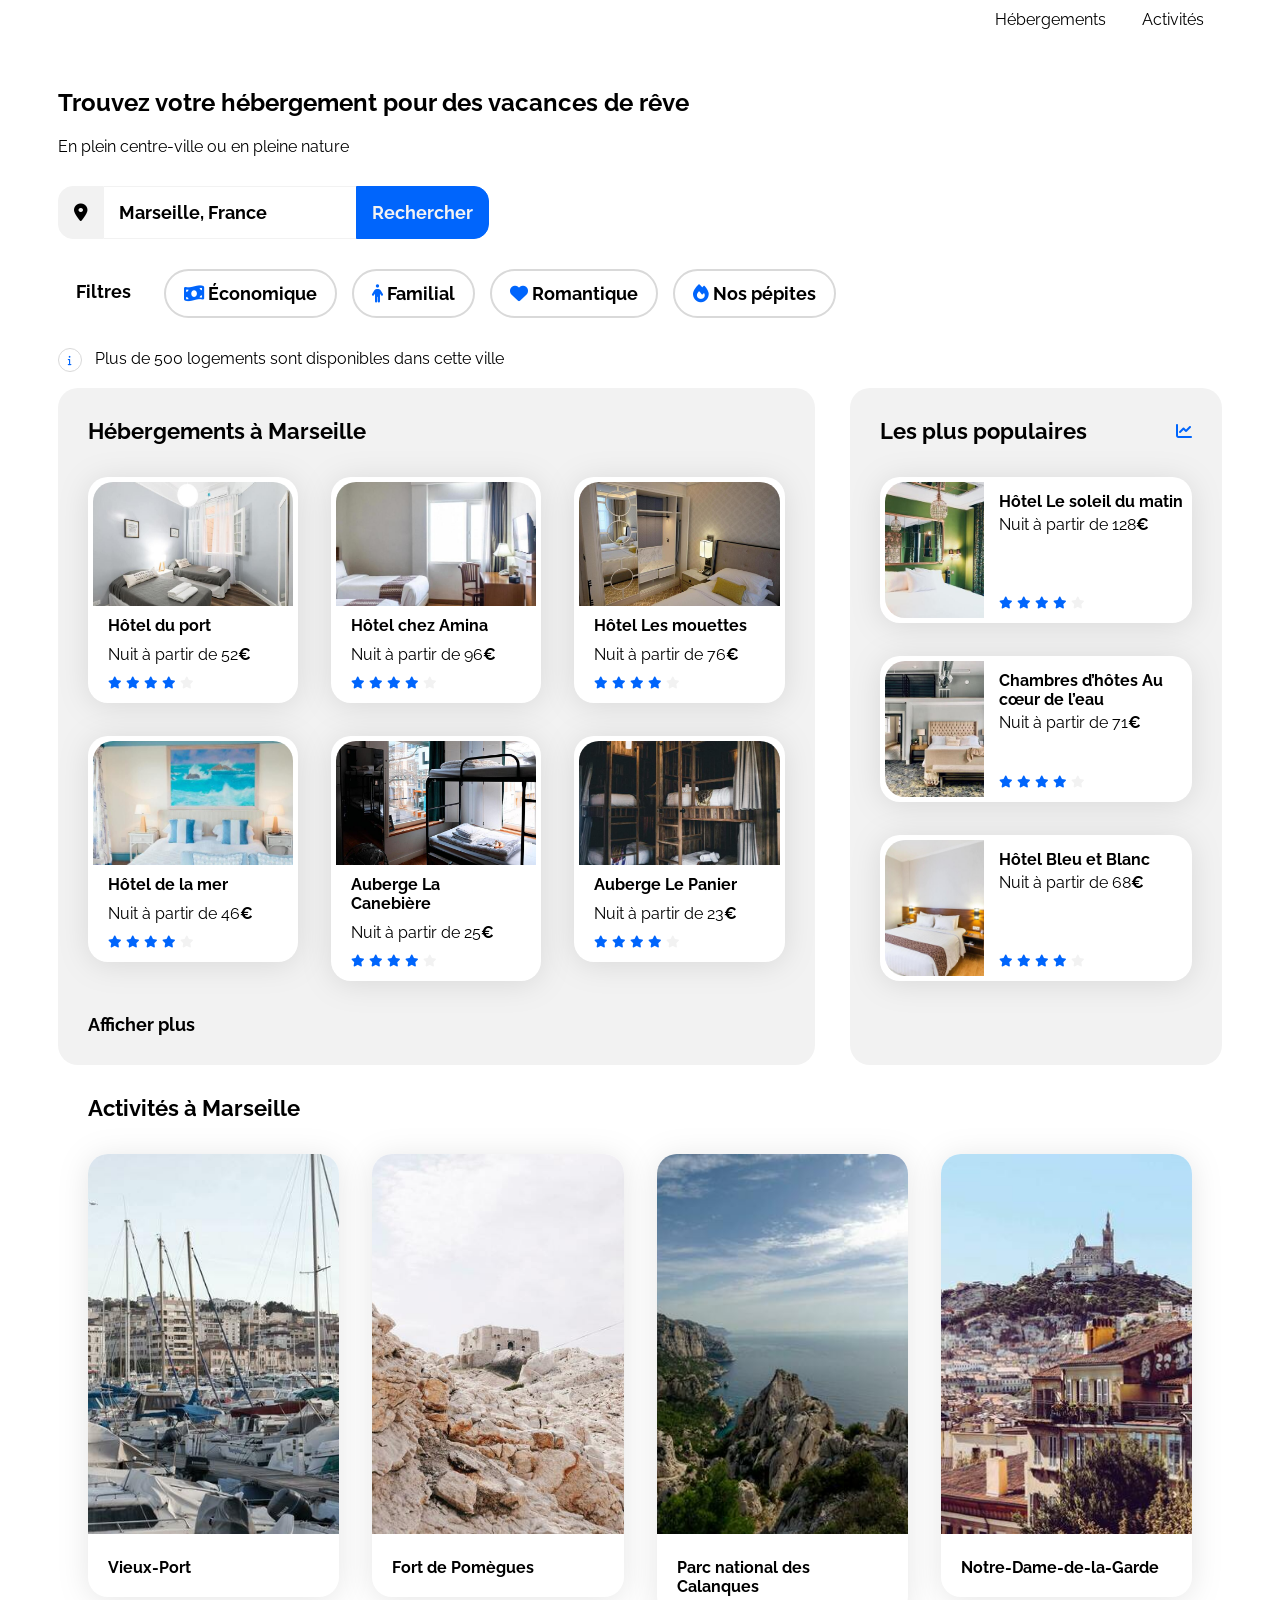
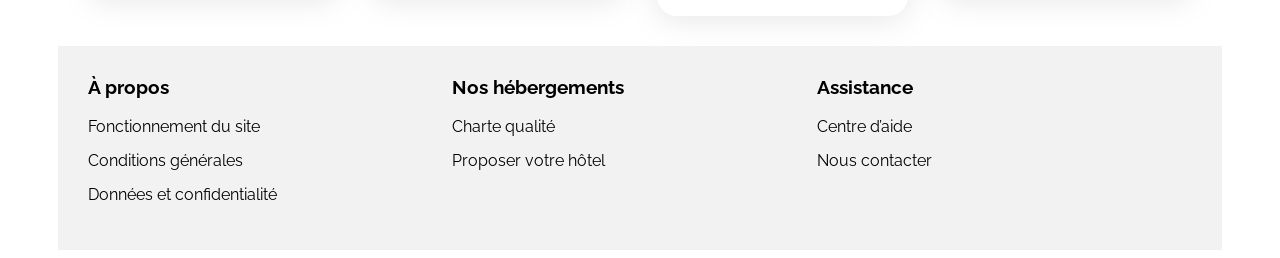
==== commit bd657d5a: "[Projet03] Fix : Taille des images par défaut" ====
--- a/projets/3_site_web_HTML_CSS/src/index.html
+++ b/projets/3_site_web_HTML_CSS/src/index.html
@@ -17,7 +17,7 @@
 <body>
     <div class="main-container">
         <header class="header">
-            <img src="./images/logo/Booki.png" class="logo" alt="Booki">
+            <img src="./images/logo/Booki.png" height=19 width=61 class="logo" alt="Booki">
             <nav class="menu">
                 <ul>
                     <li class="menu-item"><a href="#">Hébergements</a></li>
@@ -34,7 +34,9 @@
                 
                 <form role="search">
                     <div class="search-bar">
-                        <label class="search-label"><i class="fa-solid fa-location-dot"></i></label>
+                        <label class="search-label">
+                            <i class="fa-solid fa-location-dot" aria-hidden="true"></i>
+                        </label>
                         <input type="text" class="search-input" value="Marseille, France">
                         <button type="submit" class="search-btn">Rechercher</button>
                     </div> 
@@ -66,7 +68,7 @@
                     <div class="hebergements-cards">
                             <a href="#">
                             <article class="card">
-                                <img src="./images/hebergements/fred-kleber.jpg" alt="Image de la chambre d'hôtel montrant un lit">
+                                <img src="./images/hebergements/fred-kleber.jpg" alt="Image de la chambre d'hôtel montrant un lit" height=124>
                                 <div class="card-content">
                                     <div class="card-txt">
                                         <h3 class="card-title">Hôtel du port</h3>
@@ -85,7 +87,7 @@
                         </a>
                         <a href="#">
                             <article class="card">
-                                <img src="./images/hebergements/febrian-zakaria.jpg" alt="Image de la chambre d'hôtel montrant un lit">
+                                <img src="./images/hebergements/febrian-zakaria.jpg" alt="Image de la chambre d'hôtel montrant un lit" height=124>
                                 <div class="card-content">
                                     <div class="card-txt">
                                         <h3 class="card-title">Hôtel chez Amina</h3>
@@ -104,7 +106,7 @@
                         </a>
                         <a href="#">
                             <article class="card">
-                                <img src="./images/hebergements/reisetopia.jpg" alt="Image de la chambre d'hôtel montrant un lit">
+                                <img src="./images/hebergements/reisetopia.jpg" alt="Image de la chambre d'hôtel montrant un lit" height=124>
                                 <div class="card-content">
                                     <div class="card-txt">
                                         <h3 class="card-title">Hôtel Les mouettes</h3>
@@ -123,7 +125,7 @@
                         </a>
                         <a href="#">
                             <article class="card">
-                                <img src="./images/hebergements/annie-spratt.jpg" alt="Image de la chambre d'hôtel montrant un lit">
+                                <img src="./images/hebergements/annie-spratt.jpg" alt="Image de la chambre d'hôtel montrant un lit" height=124>
                                 <div class="card-content">
                                     <div class="card-txt">
                                         <h3 class="card-title">Hôtel de la mer</h3>
@@ -142,7 +144,7 @@
                         </a>
                         <a href="#">
                             <article class="card">
-                                <img src="./images/hebergements/marcus-loke.jpg" alt="Image de la chambre d'hôtel montrant un lit">
+                                <img src="./images/hebergements/marcus-loke.jpg" alt="Image de la chambre d'hôtel montrant un lit" height=124>
                                 <div class="card-content">
                                     <div class="card-txt">
                                         <h3 class="card-title">Auberge La Canebière</h3>
@@ -161,7 +163,7 @@
                         </a>
                         <a href="#">
                             <article class="card">
-                                <img src="./images/hebergements/nicate-lee.jpg" alt="Image de la chambre d'hôtel montrant un lit">
+                                <img src="./images/hebergements/nicate-lee.jpg" alt="Image de la chambre d'hôtel montrant un lit" height=124>
                                 <div class="card-content">
                                     <div class="card-txt">
                                         <h3 class="card-title">Auberge Le Panier</h3>
@@ -189,7 +191,7 @@
                     <div class="populaires-cards">
                         <a href="#">
                             <article class="card">
-                                <img src="./images/hebergements/emile-guillemot.jpg" alt="Image de la chambre d'hôtel montrant un lit">
+                                <img src="./images/hebergements/emile-guillemot.jpg" alt="Image de la chambre d'hôtel montrant un lit" height=136>
                                 <div class="card-content">
                                     <div class="card-txt">
                                         <h3 class="card-title">Hôtel Le soleil du matin</h3>
@@ -208,7 +210,7 @@
                         </a>
                         <a href="#">
                             <article class="card">
-                                <img src="./images/hebergements/aw-creative.jpg" alt="Image de la chambre d'hôtel montrant un lit">
+                                <img src="./images/hebergements/aw-creative.jpg" alt="Image de la chambre d'hôtel montrant un lit" height=136>
                                 <div class="card-content">
                                     <div class="card-txt">
                                         <h3 class="card-title">Chambres d’hôtes Au cœur de l’eau</h3>
@@ -227,7 +229,7 @@
                         </a>
                         <a href="#">
                             <article class="card">
-                                <img src="./images/hebergements/febrian-zakaria2.jpg" alt="Image de la chambre d'hôtel montrant un lit">
+                                <img src="./images/hebergements/febrian-zakaria2.jpg" alt="Image de la chambre d'hôtel montrant un lit" height=136>
                                 <div class="card-content">
                                     <div class="card-txt">
                                         <h3 class="card-title">Hôtel Bleu et Blanc</h3>
@@ -252,7 +254,7 @@
                 <div class="activites-cards">
                     <a href="#">
                         <article class="card">
-                            <img src="./images/activites/reno-laithienne.jpg" alt="Navires sur le vieux-port">
+                            <img src="./images/activites/reno-laithienne.jpg" alt="Navires sur le vieux-port" height=380>
                             <div class="card-content">
                                 <h3 class="card-title">Vieux-Port</h3>
                             </div>
@@ -260,7 +262,7 @@
                     </a>
                     <a href="#">
                         <article class="card">
-                            <img src="./images/activites/paul-hermann.jpg" alt="Un fort sur rocher">
+                            <img src="./images/activites/paul-hermann.jpg" alt="Un fort sur rocher" height=380>
                             <div class="card-content">
                                 <h3 class="card-title">Fort de Pomègues</h3>
                             </div>
@@ -268,7 +270,7 @@
                     </a>
                     <a href="#">
                         <article class="card">
-                            <img src="./images/activites/kilyan-sockalingum.jpg" alt="Vue sur les Calanques">
+                            <img src="./images/activites/kilyan-sockalingum.jpg" alt="Vue sur les Calanques" height=380>
                             <div class="card-content">
                                 <h3 class="card-title">Parc national des Calanques</h3>
                             </div>
@@ -276,7 +278,7 @@
                     </a>
                     <a href="#">
                         <article class="card">
-                            <img src="./images/activites/florian-wehde.jpg" alt="Sanctuaire Marial dominant la ville">
+                            <img src="./images/activites/florian-wehde.jpg" alt="Sanctuaire Marial dominant la ville" height=380>
                             <div class="card-content">
                                 <h3 class="card-title">Notre-Dame-de-la-Garde</h3>
                             </div>
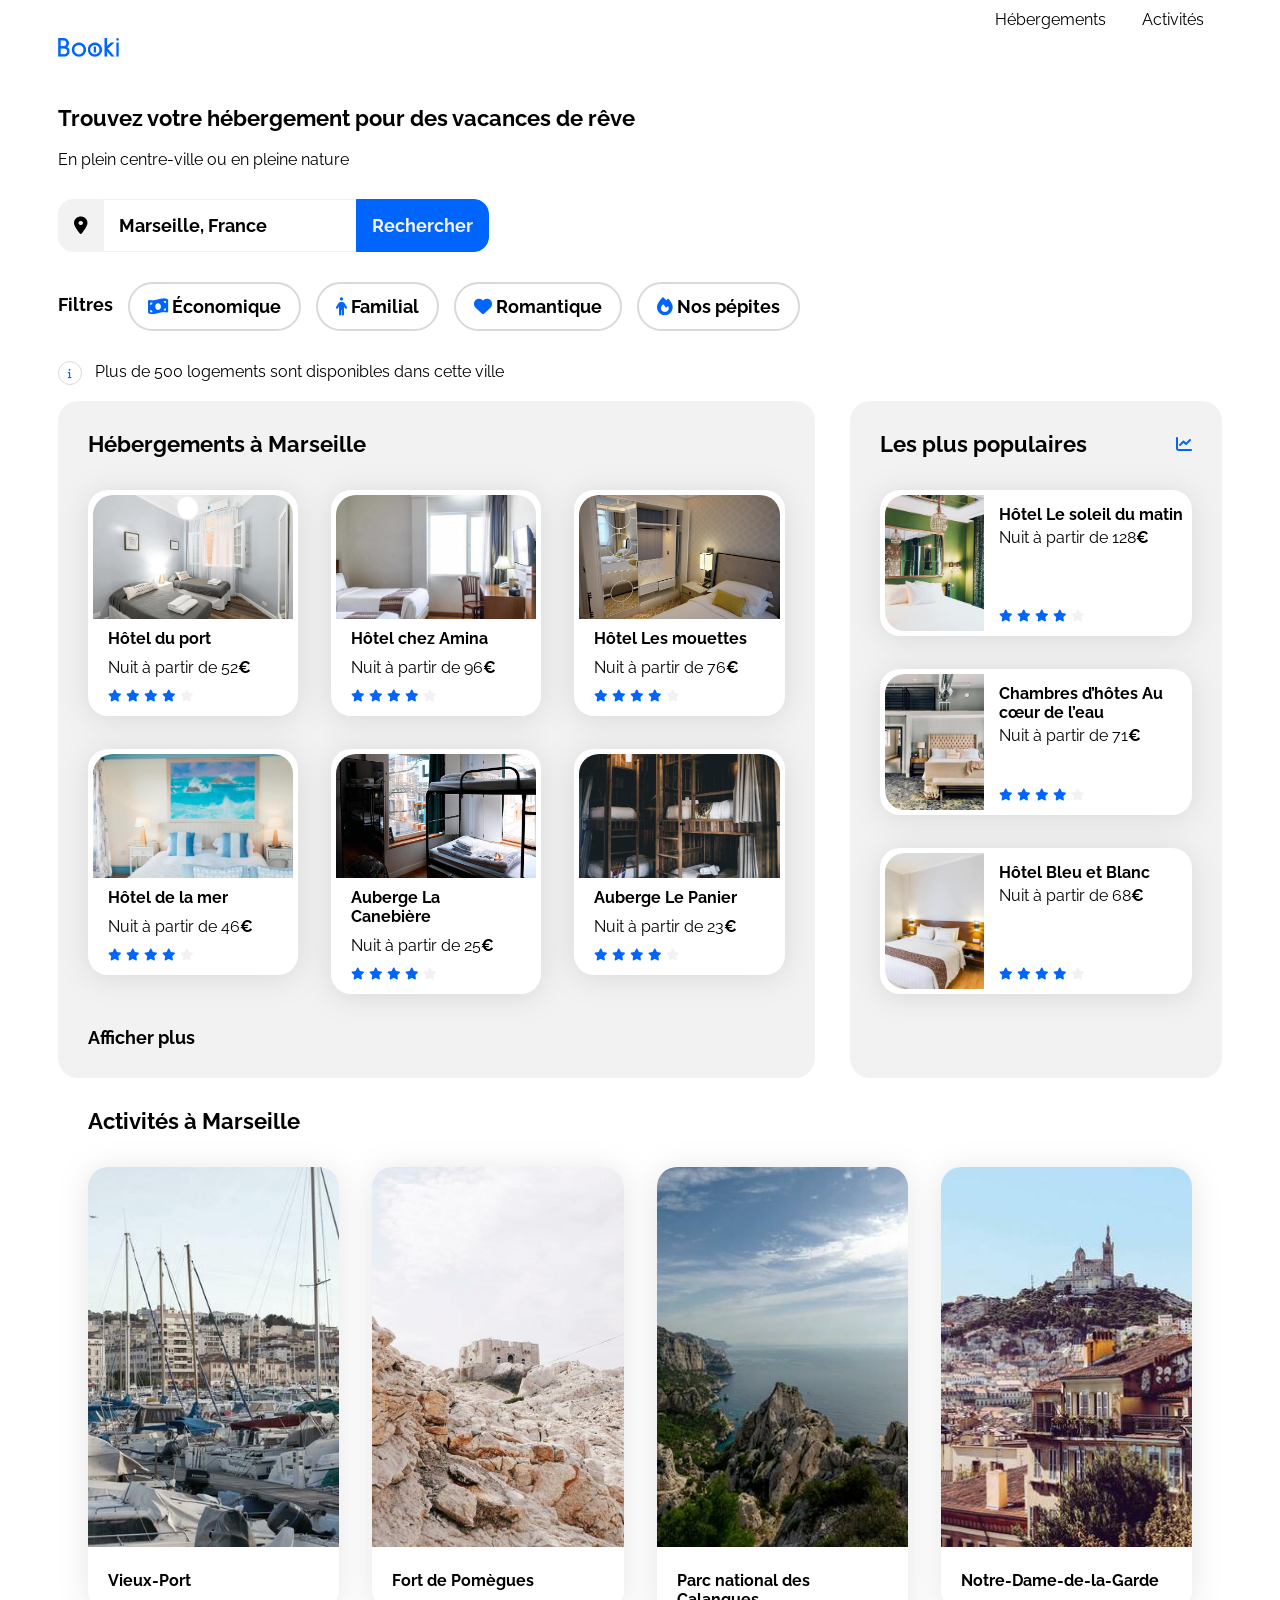
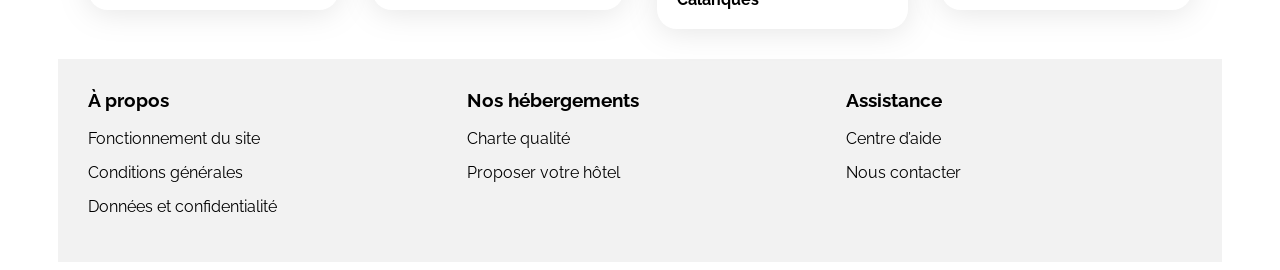
==== commit c1aa08c1: "[Projet03] Fix : version mobile" ====
--- a/projets/3_site_web_HTML_CSS/src/index.html
+++ b/projets/3_site_web_HTML_CSS/src/index.html
@@ -20,8 +20,8 @@
             <img src="./images/logo/Booki.png" height=19 width=61 class="logo" alt="Booki">
             <nav class="menu">
                 <ul>
-                    <li class="menu-item"><a href="#">Hébergements</a></li>
-                    <li class="menu-item"><a href="#">Activités</a></li>
+                    <li class="menu-item"><a href="#hebergements">Hébergements</a></li>
+                    <li class="menu-item"><a href="#activites">Activités</a></li>
                 </ul>
             </nav>
         </header>
@@ -38,7 +38,7 @@
                             <i class="fa-solid fa-location-dot" aria-hidden="true"></i>
                         </label>
                         <input type="text" class="search-input" value="Marseille, France">
-                        <button type="submit" class="search-btn">Rechercher</button>
+                        <button type="submit" class="search-btn"><i class="fa-solid fa-magnifying-glass desktop-hidden"></i><span class="desktop-only">Rechercher</span></button>
                     </div> 
                 </form>
 
@@ -64,7 +64,7 @@
             </section>
             <div class="hebergements-and-populaires">
                 <section class="hebergements">
-                    <h2 class="section-title">Hébergements à Marseille</h2> 
+                    <h2 id="hebergements" class="section-title">Hébergements à Marseille</h2> 
                     <div class="hebergements-cards">
                             <a href="#">
                             <article class="card">
@@ -183,7 +183,7 @@
                     </div>
                     <a href="#" class="show-more">Afficher plus</a>
                 </section>
-                <section class="populaires">
+                <section id="populaires" class="populaires">
                     <div class="populaires-title">
                         <h2 class="section-title">Les plus populaires</h2>
                         <i class="fa-solid fa-chart-line" aria-hidden="true"></i>
@@ -250,7 +250,7 @@
                 </section>
             </div>
             <section class="activites">
-                <h2 class="section-title">Activités à Marseille</h2>
+                <h2 id="activites" class="section-title">Activités à Marseille</h2>
                 <div class="activites-cards">
                     <a href="#">
                         <article class="card">
--- a/projets/3_site_web_HTML_CSS/src/css/style.css
+++ b/projets/3_site_web_HTML_CSS/src/css/style.css
@@ -8,6 +8,16 @@
     --main-bg-color: #F2F2F2;
     --filter-bg-color: #DEEBFF;
     --filter-color: #D9D9D9;
+
+
+    --important-text-weight: 700;
+    --information-text-size: 16px;
+    --information-text-weight: 400;
+    --section-title-size: 22px;
+    --section-title-weight: var(--important-text-weight);
+    --card-title-size: 16px;
+    --card-title-weight: var(--important-text-weight);
+    --btn-text-size: 18px;
 }
 
 .fa-solid {
@@ -33,7 +43,8 @@
 
 .section-title {
     margin: 0;
-    font-size: 22px;
+    font-size: var(--section-title-size);
+    font-weight: var(--section-title-weight);
 }
 
 .card {
@@ -48,15 +59,16 @@
 }
 
 .card-title {
-    font-size: 16px;
+    font-size: var(--card-title-size);
+    font-weight: var(--card-title-weight);
 }
 
 .euro {
-    font-weight: 700;
+    font-weight: var(--important-text-weight);;
 }
 
 .neutral-star {
-    color: var(--main-bg-color)
+    color: var(--main-bg-color);
 }
 
 /****** Hebergements And Populaires ***********/
@@ -122,8 +134,8 @@
 }
 
 .show-more {
-    font-size: 18px;
-    font-weight: 700;
+    font-size: var(--btn-text-size);
+    font-weight: var(--important-text-weight);;
     margin-top: 33px;
     display: inline-block;
 }
@@ -221,39 +233,9 @@
 }
 
 .logo {
-    padding: 30px 50px;
-    box-sizing: border-box;
-    max-height: 79px;
-}
-
-/* Footer */
-.footer {
-    display: flex;
-    background-color: var(--main-bg-color);
-    padding: 30px;
-}
-
-.footer-title {
-    margin-top: 0;
-}
-
-.footer-menu {
-    flex: 1;
-    max-width: 33%;
-
-}
-
-.footer-menu ul {
-    list-style: none;
-    padding-left: 0;
-}
-
-.footer-menu li {
-    margin-bottom: 15px;
-}
-
-
-/* Navigation */
+    padding: 30px 0px;
+    box-sizing: content-box;
+}
 
 .menu {
     flex: 1;
@@ -271,7 +253,7 @@
 .menu-item a {
     padding: 8px 16px;
     border: 2px solid transparent;
-    transition: border-top-color 1s, color 1s;
+    transition: border-color 1s, color 1s;
     box-sizing: border-box;
 }
 .menu-item:hover a {
@@ -279,12 +261,45 @@
     border-top-color: var(--main-color) ;
 }
 
+/* Footer */
+.footer {
+    display: flex;
+    background-color: var(--main-bg-color);
+    padding: 30px;
+    gap: 33px;
+}
+
+.footer-title {
+    margin-top: 0;
+}
+
+.footer-menu {
+    flex: 1;
+    max-width: 33%;
+
+}
+
+.footer-menu ul {
+    list-style: none;
+    padding-left: 0;
+}
+
+.footer-menu li {
+    margin-bottom: 15px;
+}
+
+
 /* Headline */
 
 .headline {
     margin-bottom: 30px;
 }
 
+.headline h1  {
+    font-size: var(--section-title-size);
+    font-weight: var(--section-title-weight);
+}
+
 /* Search bar */
 
 .search-bar {
@@ -294,8 +309,8 @@
 
 .search-bar > * {
     padding: 15px;
-    font-size: 18px;
-    font-weight: 700;
+    font-size: var(--btn-text-size);
+    font-weight: var(--important-text-weight);;
     border: 1px solid var(--main-bg-color);
 }
 
@@ -320,18 +335,27 @@
     border-radius: 0px 15px 15px 0px;
 }
 
+.search-btn > .fa-solid  {
+    color: var(--main-bg-color);
+}
+
 /* Filter bar */
 
 .filter-bar {
     display: flex;
     gap: 15px;
-    font-size: 18px;
-    font-weight: 700;
+    font-size: var(--btn-text-size);
+    font-weight: var(--important-text-weight);;
     margin-bottom: 30px;
 }
 
-.filter-btn, .filter-label {
+.filter-btn {
     padding: 12px 18px;
+    box-sizing: border-box;
+}
+
+.filter-label {
+    padding: 12px 0px;
     box-sizing: border-box;
 }
 
@@ -353,6 +377,12 @@
     font-size: 10px;
     padding: 6px 9px;
     margin-right: 9px;
+    vertical-align: middle;
+}
+
+.desktop-hidden {
+    visibility: hidden;
+    display: none;
 }
 
 /* Le code ci-dessous correspond à la version responsive uniquement */
@@ -394,9 +424,71 @@
     .populaires-cards .card-subtitle {
         font-size: 13px;
     }
+
+    .activites-cards img {
+        height: 200px;
+    }
+
+    .desktop-only {
+        visibility: hidden;
+        display: none;
+    }
+
+    .desktop-hidden {
+        visibility: visible;
+        display: block;
+    }
 }
 
 /* Small devices (phones, less than 768px) */
 @media (max-width: 767.98px) {
-    /* ... */
+    .menu-item:hover a {
+        border-top-color: transparent ;
+        border-bottom-color: var(--main-color);
+    }
+
+    .filter-bar {
+        flex-direction: column;
+    }
+
+    .hebergements-cards {
+        display: flex;
+        overflow-x: scroll;
+    }
+
+    .hebergements-cards a {
+        min-width: 243px;
+    }
+
+    .populaires-cards {
+        width: 100%;
+        gap: 33px;
+        overflow-x: scroll;
+    }
+
+    .populaires-cards a {
+        min-width: 275px;
+    }
+
+    .activites-cards {
+        width: 100%;
+        overflow-x: scroll;
+    }
+
+    .activites-cards img {
+        height: 141px;
+        min-width: 210px;
+    }
+
+    .footer {
+        flex-direction: column;
+    }
+
+    .footer-menu {
+        max-width: 100%;
+    }
+
+    .search-input {
+        flex: 1;
+    }
 }
